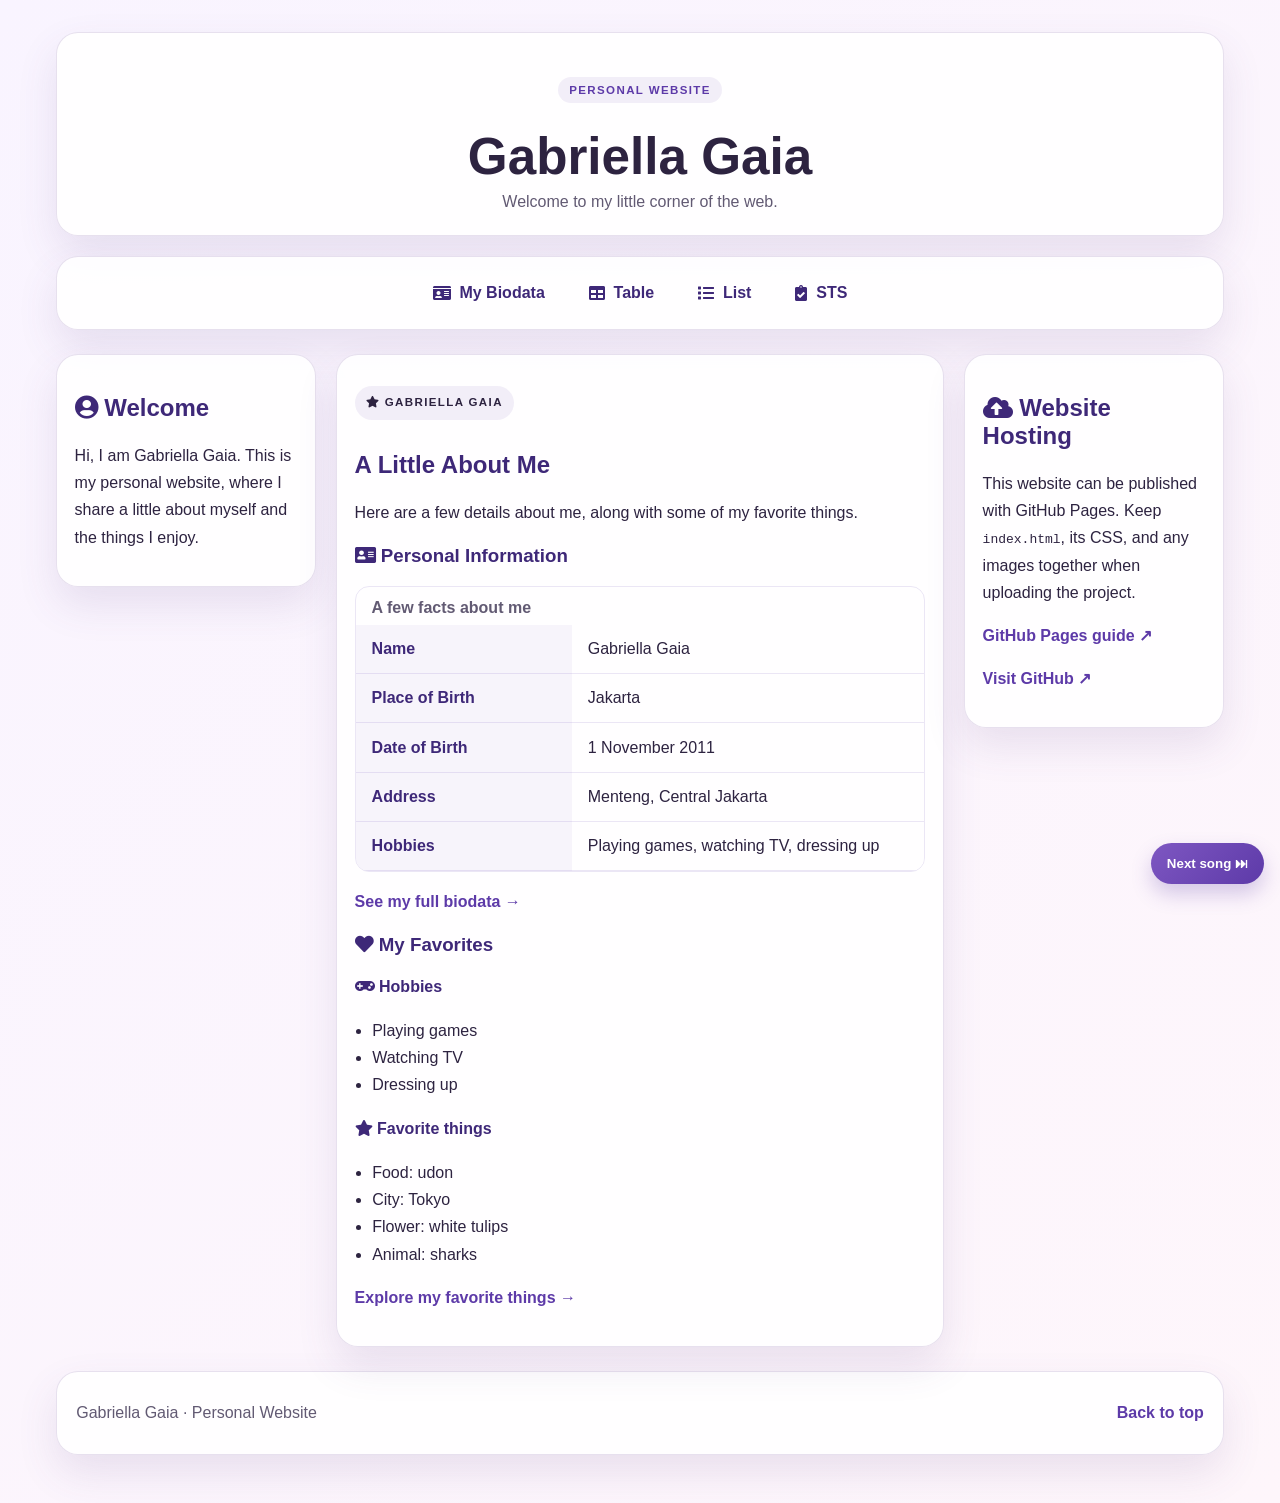
==== index.html @ 50dde97a "Add the website landing page and required assets so the GitHub Pages site can be published from the " ====
<!DOCTYPE html>
<html lang="en">
<head>
  <meta charset="UTF-8" />
  <meta name="viewport" content="width=device-width, initial-scale=1.0" />
  <title>Gabriella's Website</title>
  <link rel="stylesheet" href="indexs.css" />
  <link rel="stylesheet" href="playlist-controls.css" />
  <link rel="stylesheet" href="https://cdnjs.cloudflare.com/ajax/libs/font-awesome/5.15.4/css/all.min.css" />
  <script src="playlist.js" defer></script>
</head>
<body id="top">
  <div class="page-shell">
    <header class="site-header">
      <p class="header-label">Personal Website</p>
      <h1>Gabriella Gaia</h1>
      <p>Welcome to my little corner of the web.</p>
    </header>

    <nav class="site-nav" aria-label="Main navigation">
      <ul class="menu-links">
        <li><a href="biodata.html"><i class="fas fa-id-card" aria-hidden="true"></i> My Biodata</a></li>
        <li><a href="#table"><i class="fas fa-table" aria-hidden="true"></i> Table</a></li>
        <li><a href="#list"><i class="fas fa-list" aria-hidden="true"></i> List</a></li>
        <li><a href="sts_91_12.html"><i class="fas fa-clipboard-check" aria-hidden="true"></i> STS</a></li>
      </ul>
    </nav>

    <main class="main-layout">
      <aside class="side-panel" aria-labelledby="left-content-heading">
        <h2 id="left-content-heading"><i class="fas fa-user-circle" aria-hidden="true"></i> Welcome</h2>
        <p>Hi, I am Gabriella Gaia. This is my personal website, where I share a little about myself and the things I enjoy.</p>
      </aside>

      <section class="main-panel" aria-labelledby="main-content-heading">
        <p class="section-label"><i class="fas fa-star" aria-hidden="true"></i> Gabriella Gaia</p>
        <h2 id="main-content-heading">A Little About Me</h2>
        <p class="intro-text">Here are a few details about me, along with some of my favorite things.</p>

        <section id="table" aria-labelledby="table-heading">
          <h3 id="table-heading"><i class="fas fa-address-card" aria-hidden="true"></i> Personal Information</h3>
          <div class="table-wrap" role="region" aria-label="Personal information table" tabindex="0">
            <table class="biodata-table">
              <caption>A few facts about me</caption>
              <tbody>
                <tr><th scope="row">Name</th><td>Gabriella Gaia</td></tr>
                <tr><th scope="row">Place of Birth</th><td>Jakarta</td></tr>
                <tr><th scope="row">Date of Birth</th><td>1 November 2011</td></tr>
                <tr><th scope="row">Address</th><td>Menteng, Central Jakarta</td></tr>
                <tr><th scope="row">Hobbies</th><td>Playing games, watching TV, dressing up</td></tr>
              </tbody>
            </table>
          </div>
          <p class="panel-link"><a href="biodata.html">See my full biodata <span aria-hidden="true">&#8594;</span></a></p>
        </section>

        <section id="list" aria-labelledby="list-heading">
          <h3 id="list-heading"><i class="fas fa-heart" aria-hidden="true"></i> My Favorites</h3>
          <h4><i class="fas fa-gamepad" aria-hidden="true"></i> Hobbies</h4>
          <ul class="interest-list hobby-list">
            <li>Playing games</li>
            <li>Watching TV</li>
            <li>Dressing up</li>
          </ul>
          <h4><i class="fas fa-star" aria-hidden="true"></i> Favorite things</h4>
          <ul class="interest-list favorite-list">
            <li>Food: udon</li>
            <li>City: Tokyo</li>
            <li>Flower: white tulips</li>
            <li>Animal: sharks</li>
          </ul>
          <p class="panel-link"><a href="biodata.html#favorites">Explore my favorite things <span aria-hidden="true">&#8594;</span></a></p>
        </section>
      </section>

      <aside class="side-panel" aria-labelledby="right-content-heading">
        <h2 id="right-content-heading"><i class="fas fa-cloud-upload-alt" aria-hidden="true"></i> Website Hosting</h2>
        <p>This website can be published with GitHub Pages. Keep <code>index.html</code>, its CSS, and any images together when uploading the project.</p>
        <p class="panel-link"><a href="https://docs.github.com/en/pages" target="_blank" rel="noopener noreferrer">GitHub Pages guide <span aria-hidden="true">&#8599;</span></a></p>
        <p class="panel-link"><a href="https://github.com" target="_blank" rel="noopener noreferrer">Visit GitHub <span aria-hidden="true">&#8599;</span></a></p>
      </aside>
    </main>

    <footer class="site-footer">
      <p>Gabriella Gaia <span aria-hidden="true">&middot;</span> Personal Website</p>
      <a href="#top">Back to top</a>
    </footer>
  </div>
  <audio id="background-audio" preload="auto" aria-hidden="true"></audio>
  <div class="playlist-control">
    <button class="next-track-button" id="next-track-button" type="button">Next song <span aria-hidden="true">&#9197;</span></button>
  </div>
</body>
</html>
---- indexs.css ----
:root {
  --bg-1: #f9f4ff;
  --bg-2: #fef6fb;
  --panel: rgba(255,255,255,0.88);
  --panel-border: rgba(125, 92, 161, 0.18);
  --primary: #5d3aa8;
  --primary-deep: #3e2878;
  --accent: #ffb5d9;
  --accent-2: #cfe5ff;
  --text: #2d2340;
  --muted: #625a73;
  --shadow: 0 18px 40px rgba(92, 62, 133, 0.12);
}

* { box-sizing: border-box; }

html {
  scroll-behavior: smooth;
}

body {
  margin: 0;
  font-family: Arial, Helvetica, sans-serif;
  color: var(--text);
  background: linear-gradient(135deg, var(--bg-1), var(--bg-2));
}

img {
  max-width: 100%;
  display: block;
}

.page-shell {
  max-width: 1200px;
  margin: 0 auto;
  padding: 2rem 1rem 3rem;
}

.site-header,
.site-nav,
.main-panel,
.side-panel,
.site-footer {
  background: var(--panel);
  border: 1px solid var(--panel-border);
  border-radius: 22px;
  box-shadow: var(--shadow);
}

.site-header {
  padding: 2rem 1.5rem 1.5rem;
  text-align: center;
  margin-bottom: 1.25rem;
}

.header-label,
.section-label {
  display: inline-block;
  text-transform: uppercase;
  letter-spacing: 0.12em;
  font-size: 0.72rem;
  font-weight: 700;
  color: var(--primary);
  background: rgba(93, 58, 168, 0.08);
  padding: 0.45rem 0.7rem;
  border-radius: 999px;
}

.site-header h1 {
  margin: 0.8rem 0 0.4rem;
  font-size: clamp(2rem, 4vw, 3.2rem);
}

.site-header p:last-child {
  margin: 0;
  color: var(--muted);
}

.site-nav {
  margin-bottom: 1.5rem;
  padding: 0.9rem 1rem;
}

.menu-links {
  list-style: none;
  display: flex;
  justify-content: center;
  flex-wrap: wrap;
  gap: 0.75rem;
  margin: 0;
  padding: 0;
}

.menu-links li {
  margin: 0;
}

.menu-links a {
  display: inline-flex;
  align-items: center;
  gap: 0.55rem;
  padding: 0.8rem 1rem;
  color: var(--primary-deep);
  text-decoration: none;
  font-weight: 700;
  border-radius: 12px;
  transition: background 0.2s ease, transform 0.2s ease;
}

.menu-links a:hover,
.menu-links a:focus-visible {
  background: rgba(93, 58, 168, 0.08);
  transform: translateY(-1px);
}

.main-layout {
  display: grid;
  grid-template-columns: 260px minmax(0, 1fr) 260px;
  gap: 1.25rem;
  align-items: start;
}

.side-panel,
.main-panel {
  padding: 1.2rem 1.1rem;
}

.side-panel h2,
.main-panel h2,
.main-panel h3,
.main-panel h4 {
  color: var(--primary-deep);
}

.side-panel p,
.main-panel p,
.main-panel li {
  color: var(--text);
  line-height: 1.7;
}

.main-panel {
  min-width: 0;
}

.intro-text {
  margin-top: 0.5rem;
  margin-bottom: 1.1rem;
}

.table-wrap {
  overflow-x: auto;
  border: 1px solid rgba(93, 58, 168, 0.12);
  border-radius: 14px;
  margin-top: 0.8rem;
}

.biodata-table {
  width: 100%;
  border-collapse: collapse;
  background: rgba(255,255,255,0.55);
}

.biodata-table th,
.biodata-table td {
  text-align: left;
  padding: 0.95rem 1rem;
  border-bottom: 1px solid rgba(93, 58, 168, 0.12);
}

.biodata-table th {
  width: 38%;
  background: rgba(93, 58, 168, 0.05);
  color: var(--primary-deep);
}

.biodata-table caption {
  padding: 0.75rem 1rem 0.5rem;
  text-align: left;
  color: var(--muted);
  font-weight: 700;
}

.panel-link {
  margin-top: 1rem;
}

.panel-link a {
  color: var(--primary);
  font-weight: 700;
  text-decoration: none;
}

.panel-link a:hover,
.panel-link a:focus-visible {
  text-decoration: underline;
}

.interest-list {
  margin: 0.5rem 0 1rem 1.1rem;
  padding: 0;
}

.site-footer {
  margin-top: 1.5rem;
  padding: 1rem 1.2rem;
  display: flex;
  align-items: center;
  justify-content: space-between;
  gap: 1rem;
  color: var(--muted);
}

.site-footer a {
  color: var(--primary);
  text-decoration: none;
  font-weight: 700;
}

@media (max-width: 900px) {
  .main-layout {
    grid-template-columns: 1fr;
  }

  .side-panel,
  .main-panel {
    width: 100%;
  }
}

@media (max-width: 600px) {
  .page-shell {
    padding-left: 0.75rem;
    padding-right: 0.75rem;
  }

  .site-header,
  .site-nav,
  .main-panel,
  .side-panel,
  .site-footer {
    border-radius: 16px;
  }

  .site-footer {
    flex-direction: column;
    text-align: center;
  }
}
---- playlist-controls.css ----
.playlist-control {
  position: fixed;
  right: 1rem;
  bottom: 1rem;
  z-index: 999;
}

.next-track-button {
  border: none;
  border-radius: 999px;
  padding: 0.8rem 1rem;
  background: linear-gradient(135deg, #7e57c2, #5d3aa8);
  color: white;
  font-weight: 700;
  box-shadow: 0 10px 20px rgba(93, 58, 168, 0.25);
  cursor: pointer;
}

.next-track-button:hover,
.next-track-button:focus-visible {
  filter: brightness(1.05);
}
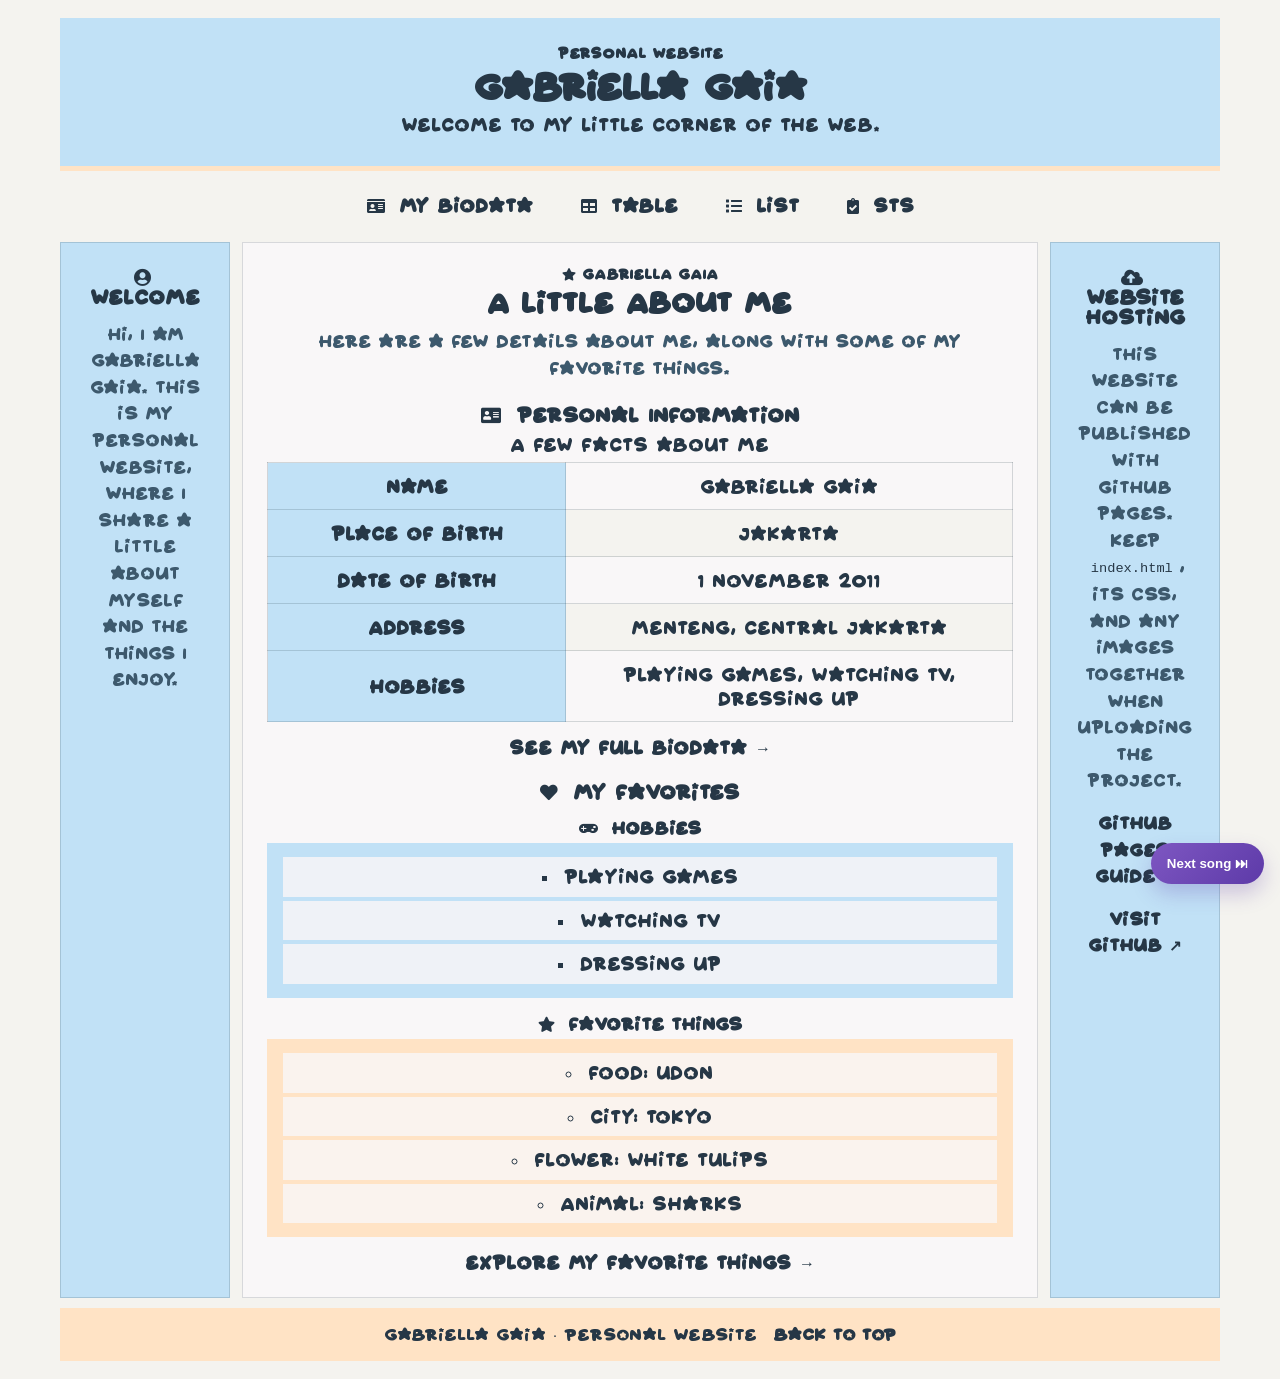
==== commit 506bd0f6: "Align the site styling and markup with the provided design reference so the homepage matches the req" ====
--- a/index.html
+++ b/index.html
@@ -1,94 +1,94 @@
 <!DOCTYPE html>
 <html lang="en">
 <head>
-  <meta charset="UTF-8" />
-  <meta name="viewport" content="width=device-width, initial-scale=1.0" />
-  <title>Gabriella's Website</title>
-  <link rel="stylesheet" href="indexs.css" />
-  <link rel="stylesheet" href="playlist-controls.css" />
-  <link rel="stylesheet" href="https://cdnjs.cloudflare.com/ajax/libs/font-awesome/5.15.4/css/all.min.css" />
-  <script src="playlist.js" defer></script>
+	<meta charset="UTF-8" />
+	<meta name="viewport" content="width=device-width, initial-scale=1.0" />
+	<title>Gabriella's Website</title>
+	<link rel="stylesheet" href="indexs.css" />
+	<link rel="stylesheet" href="playlist-controls.css" />
+	<link rel="stylesheet" href="https://cdnjs.cloudflare.com/ajax/libs/font-awesome/5.15.4/css/all.min.css" />
+	<script src="playlist.js" defer></script>
 </head>
 <body id="top">
-  <div class="page-shell">
-    <header class="site-header">
-      <p class="header-label">Personal Website</p>
-      <h1>Gabriella Gaia</h1>
-      <p>Welcome to my little corner of the web.</p>
-    </header>
+	<div class="page-shell">
+		<header class="site-header">
+			<p class="header-label">Personal Website</p>
+			<h1>Gabriella Gaia</h1>
+			<p>Welcome to my little corner of the web.</p>
+		</header>
 
-    <nav class="site-nav" aria-label="Main navigation">
-      <ul class="menu-links">
-        <li><a href="biodata.html"><i class="fas fa-id-card" aria-hidden="true"></i> My Biodata</a></li>
-        <li><a href="#table"><i class="fas fa-table" aria-hidden="true"></i> Table</a></li>
-        <li><a href="#list"><i class="fas fa-list" aria-hidden="true"></i> List</a></li>
-        <li><a href="sts_91_12.html"><i class="fas fa-clipboard-check" aria-hidden="true"></i> STS</a></li>
-      </ul>
-    </nav>
+		<nav class="site-nav" aria-label="Main navigation">
+			<ul class="menu-links">
+				<li><a href="biodata.html"><i class="fas fa-id-card" aria-hidden="true"></i> My Biodata</a></li>
+				<li><a href="#table"><i class="fas fa-table" aria-hidden="true"></i> Table</a></li>
+				<li><a href="#list"><i class="fas fa-list" aria-hidden="true"></i> List</a></li>
+				<li><a href="sts_91_12.html"><i class="fas fa-clipboard-check" aria-hidden="true"></i> STS</a></li>
+			</ul>
+		</nav>
 
-    <main class="main-layout">
-      <aside class="side-panel" aria-labelledby="left-content-heading">
-        <h2 id="left-content-heading"><i class="fas fa-user-circle" aria-hidden="true"></i> Welcome</h2>
-        <p>Hi, I am Gabriella Gaia. This is my personal website, where I share a little about myself and the things I enjoy.</p>
-      </aside>
+		<main class="main-layout">
+			<aside class="side-panel" aria-labelledby="left-content-heading">
+				<h2 id="left-content-heading"><i class="fas fa-user-circle" aria-hidden="true"></i> Welcome</h2>
+				<p>Hi, I am Gabriella Gaia. This is my personal website, where I share a little about myself and the things I enjoy.</p>
+			</aside>
 
-      <section class="main-panel" aria-labelledby="main-content-heading">
-        <p class="section-label"><i class="fas fa-star" aria-hidden="true"></i> Gabriella Gaia</p>
-        <h2 id="main-content-heading">A Little About Me</h2>
-        <p class="intro-text">Here are a few details about me, along with some of my favorite things.</p>
+			<section class="main-panel" aria-labelledby="main-content-heading">
+				<p class="section-label"><i class="fas fa-star" aria-hidden="true"></i> Gabriella Gaia</p>
+				<h2 id="main-content-heading">A Little About Me</h2>
+				<p class="intro-text">Here are a few details about me, along with some of my favorite things.</p>
 
-        <section id="table" aria-labelledby="table-heading">
-          <h3 id="table-heading"><i class="fas fa-address-card" aria-hidden="true"></i> Personal Information</h3>
-          <div class="table-wrap" role="region" aria-label="Personal information table" tabindex="0">
-            <table class="biodata-table">
-              <caption>A few facts about me</caption>
-              <tbody>
-                <tr><th scope="row">Name</th><td>Gabriella Gaia</td></tr>
-                <tr><th scope="row">Place of Birth</th><td>Jakarta</td></tr>
-                <tr><th scope="row">Date of Birth</th><td>1 November 2011</td></tr>
-                <tr><th scope="row">Address</th><td>Menteng, Central Jakarta</td></tr>
-                <tr><th scope="row">Hobbies</th><td>Playing games, watching TV, dressing up</td></tr>
-              </tbody>
-            </table>
-          </div>
-          <p class="panel-link"><a href="biodata.html">See my full biodata <span aria-hidden="true">&#8594;</span></a></p>
-        </section>
+				<section id="table" aria-labelledby="table-heading">
+					<h3 id="table-heading"><i class="fas fa-address-card" aria-hidden="true"></i> Personal Information</h3>
+					<div class="table-wrap" role="region" aria-label="Personal information table" tabindex="0">
+						<table class="biodata-table">
+							<caption>A few facts about me</caption>
+							<tbody>
+								<tr><th scope="row">Name</th><td>Gabriella Gaia</td></tr>
+								<tr><th scope="row">Place of Birth</th><td>Jakarta</td></tr>
+								<tr><th scope="row">Date of Birth</th><td>1 November 2011</td></tr>
+								<tr><th scope="row">Address</th><td>Menteng, Central Jakarta</td></tr>
+								<tr><th scope="row">Hobbies</th><td>Playing games, watching TV, dressing up</td></tr>
+							</tbody>
+						</table>
+					</div>
+					<p class="panel-link"><a href="biodata.html">See my full biodata <span aria-hidden="true">&#8594;</span></a></p>
+				</section>
 
-        <section id="list" aria-labelledby="list-heading">
-          <h3 id="list-heading"><i class="fas fa-heart" aria-hidden="true"></i> My Favorites</h3>
-          <h4><i class="fas fa-gamepad" aria-hidden="true"></i> Hobbies</h4>
-          <ul class="interest-list hobby-list">
-            <li>Playing games</li>
-            <li>Watching TV</li>
-            <li>Dressing up</li>
-          </ul>
-          <h4><i class="fas fa-star" aria-hidden="true"></i> Favorite things</h4>
-          <ul class="interest-list favorite-list">
-            <li>Food: udon</li>
-            <li>City: Tokyo</li>
-            <li>Flower: white tulips</li>
-            <li>Animal: sharks</li>
-          </ul>
-          <p class="panel-link"><a href="biodata.html#favorites">Explore my favorite things <span aria-hidden="true">&#8594;</span></a></p>
-        </section>
-      </section>
+				<section id="list" aria-labelledby="list-heading">
+					<h3 id="list-heading"><i class="fas fa-heart" aria-hidden="true"></i> My Favorites</h3>
+					<h4><i class="fas fa-gamepad" aria-hidden="true"></i> Hobbies</h4>
+					<ul class="interest-list hobby-list">
+						<li>Playing games</li>
+						<li>Watching TV</li>
+						<li>Dressing up</li>
+					</ul>
+					<h4><i class="fas fa-star" aria-hidden="true"></i> Favorite things</h4>
+					<ul class="interest-list favorite-list">
+						<li>Food: udon</li>
+						<li>City: Tokyo</li>
+						<li>Flower: white tulips</li>
+						<li>Animal: sharks</li>
+					</ul>
+					<p class="panel-link"><a href="biodata.html#favorites">Explore my favorite things <span aria-hidden="true">&#8594;</span></a></p>
+				</section>
+			</section>
 
-      <aside class="side-panel" aria-labelledby="right-content-heading">
-        <h2 id="right-content-heading"><i class="fas fa-cloud-upload-alt" aria-hidden="true"></i> Website Hosting</h2>
-        <p>This website can be published with GitHub Pages. Keep <code>index.html</code>, its CSS, and any images together when uploading the project.</p>
-        <p class="panel-link"><a href="https://docs.github.com/en/pages" target="_blank" rel="noopener noreferrer">GitHub Pages guide <span aria-hidden="true">&#8599;</span></a></p>
-        <p class="panel-link"><a href="https://github.com" target="_blank" rel="noopener noreferrer">Visit GitHub <span aria-hidden="true">&#8599;</span></a></p>
-      </aside>
-    </main>
+			<aside class="side-panel" aria-labelledby="right-content-heading">
+				<h2 id="right-content-heading"><i class="fas fa-cloud-upload-alt" aria-hidden="true"></i> Website Hosting</h2>
+				<p>This website can be published with GitHub Pages. Keep <code>index.html</code>, its CSS, and any images together when uploading the project.</p>
+				<p class="panel-link"><a href="https://docs.github.com/en/pages" target="_blank" rel="noopener noreferrer">GitHub Pages guide <span aria-hidden="true">&#8599;</span></a></p>
+				<p class="panel-link"><a href="https://github.com" target="_blank" rel="noopener noreferrer">Visit GitHub <span aria-hidden="true">&#8599;</span></a></p>
+			</aside>
+		</main>
 
-    <footer class="site-footer">
-      <p>Gabriella Gaia <span aria-hidden="true">&middot;</span> Personal Website</p>
-      <a href="#top">Back to top</a>
-    </footer>
-  </div>
-  <audio id="background-audio" preload="auto" aria-hidden="true"></audio>
-  <div class="playlist-control">
-    <button class="next-track-button" id="next-track-button" type="button">Next song <span aria-hidden="true">&#9197;</span></button>
-  </div>
+		<footer class="site-footer">
+			<p>Gabriella Gaia <span aria-hidden="true">&middot;</span> Personal Website</p>
+			<a href="#top">Back to top</a>
+		</footer>
+	</div>
+	<audio id="background-audio" preload="auto" aria-hidden="true"></audio>
+	<div class="playlist-control">
+		<button class="next-track-button" id="next-track-button" type="button">Next song <span aria-hidden="true">&#9197;</span></button>
+	</div>
 </body>
 </html>
--- a/indexs.css
+++ b/indexs.css
@@ -1,250 +1,336 @@
 :root {
-  --bg-1: #f9f4ff;
-  --bg-2: #fef6fb;
-  --panel: rgba(255,255,255,0.88);
-  --panel-border: rgba(125, 92, 161, 0.18);
-  --primary: #5d3aa8;
-  --primary-deep: #3e2878;
-  --accent: #ffb5d9;
-  --accent-2: #cfe5ff;
-  --text: #2d2340;
-  --muted: #625a73;
-  --shadow: 0 18px 40px rgba(92, 62, 133, 0.12);
-}
-
-* { box-sizing: border-box; }
+	--ink: #263746;
+	--blue: #c1e1f6;
+	--sky: #c1e1f6;
+	--aqua: #c1e1f6;
+	--peach: #ffe3c5;
+	--cream: #f4f3ef;
+	--paper: #f9f7f8;
+}
+
+@font-face {
+	font-family: "Starborn";
+	src: url("Starborn.otf") format("opentype");
+	font-display: swap;
+}
+
+* {
+	box-sizing: border-box;
+	margin: 0;
+	padding: 0;
+}
 
 html {
-  scroll-behavior: smooth;
+	scroll-behavior: smooth;
 }
 
 body {
-  margin: 0;
-  font-family: Arial, Helvetica, sans-serif;
-  color: var(--text);
-  background: linear-gradient(135deg, var(--bg-1), var(--bg-2));
-}
-
-img {
-  max-width: 100%;
-  display: block;
+	min-height: 100vh;
+	background-color: var(--cream);
+	background-image: url("https://i.pinimg.com/1200x/d9/10/45/d91045e3e4e0d3f8d548619e5db9f0e8.jpg");
+	background-position: center;
+	background-size: cover;
+	background-attachment: fixed;
+	color: var(--ink);
+	font-family: "Starborn", Arial, sans-serif;
+	text-align: center;
 }
 
 .page-shell {
-  max-width: 1200px;
-  margin: 0 auto;
-  padding: 2rem 1rem 3rem;
-}
-
-.site-header,
-.site-nav,
-.main-panel,
-.side-panel,
-.site-footer {
-  background: var(--panel);
-  border: 1px solid var(--panel-border);
-  border-radius: 22px;
-  box-shadow: var(--shadow);
+	width: min(100% - 32px, 1160px);
+	margin: 0 auto;
+	padding: 18px 0;
 }
 
 .site-header {
-  padding: 2rem 1.5rem 1.5rem;
-  text-align: center;
-  margin-bottom: 1.25rem;
+	padding: 28px 24px;
+	background: var(--blue);
+	border-bottom: 5px solid var(--peach);
+	color: var(--ink);
+	text-align: center;
 }
 
 .header-label,
 .section-label {
-  display: inline-block;
-  text-transform: uppercase;
-  letter-spacing: 0.12em;
-  font-size: 0.72rem;
-  font-weight: 700;
-  color: var(--primary);
-  background: rgba(93, 58, 168, 0.08);
-  padding: 0.45rem 0.7rem;
-  border-radius: 999px;
+	color: var(--ink);
+	font-size: 0.78rem;
+	font-weight: 700;
+	text-transform: uppercase;
 }
 
 .site-header h1 {
-  margin: 0.8rem 0 0.4rem;
-  font-size: clamp(2rem, 4vw, 3.2rem);
-}
-
-.site-header p:last-child {
-  margin: 0;
-  color: var(--muted);
+	margin: 8px 0;
+	font-size: 2rem;
+}
+
+.site-header > p:last-child {
+	color: var(--ink);
+	line-height: 1.6;
 }
 
 .site-nav {
-  margin-bottom: 1.5rem;
-  padding: 0.9rem 1rem;
+	margin-top: 10px;
+	background: var(--cream);
 }
 
 .menu-links {
-  list-style: none;
-  display: flex;
-  justify-content: center;
-  flex-wrap: wrap;
-  gap: 0.75rem;
-  margin: 0;
-  padding: 0;
-}
-
-.menu-links li {
-  margin: 0;
+	display: flex;
+	justify-content: center;
+	list-style: none;
 }
 
 .menu-links a {
-  display: inline-flex;
-  align-items: center;
-  gap: 0.55rem;
-  padding: 0.8rem 1rem;
-  color: var(--primary-deep);
-  text-decoration: none;
-  font-weight: 700;
-  border-radius: 12px;
-  transition: background 0.2s ease, transform 0.2s ease;
+	display: block;
+	padding: 15px 24px;
+	font-weight: 700;
+	text-decoration: none;
+	transition: background-color 0.2s ease, color 0.2s ease;
+}
+
+.menu-links a:link {
+	color: var(--ink);
+}
+
+.menu-links a:visited {
+	color: #514b54;
 }
 
 .menu-links a:hover,
 .menu-links a:focus-visible {
-  background: rgba(93, 58, 168, 0.08);
-  transform: translateY(-1px);
+	background: var(--peach);
+	color: var(--ink);
+}
+
+.menu-links a:active {
+	background: var(--blue);
+	color: var(--ink);
+}
+
+.menu-links i {
+	margin-right: 6px;
 }
 
 .main-layout {
-  display: grid;
-  grid-template-columns: 260px minmax(0, 1fr) 260px;
-  gap: 1.25rem;
-  align-items: start;
+	display: grid;
+	grid-template-columns: minmax(140px, 0.75fr) minmax(0, 3.5fr) minmax(140px, 0.75fr);
+	gap: 12px;
+	align-items: stretch;
+	margin-top: 12px;
 }
 
 .side-panel,
 .main-panel {
-  padding: 1.2rem 1.1rem;
-}
-
-.side-panel h2,
-.main-panel h2,
-.main-panel h3,
+	min-width: 0;
+	padding: 24px;
+}
+
+.side-panel {
+	background: var(--aqua);
+	border: 1px solid rgba(38, 55, 70, 0.18);
+}
+
+.side-panel h2 {
+	margin-bottom: 14px;
+	color: var(--ink);
+	font-size: 1.1rem;
+}
+
+.side-panel p,
+.intro-text {
+	color: #3d596d;
+	font-size: 0.95rem;
+	line-height: 1.75;
+}
+
+.main-panel {
+	background: var(--paper);
+	border: 1px solid rgba(38, 55, 70, 0.16);
+}
+
+.main-panel h2 {
+	margin: 7px 0 12px;
+	color: var(--ink);
+	font-size: 1.55rem;
+}
+
+.main-panel h3 {
+	margin: 24px 0 10px;
+	color: var(--ink);
+	font-size: 1.1rem;
+}
+
 .main-panel h4 {
-  color: var(--primary-deep);
-}
-
-.side-panel p,
-.main-panel p,
-.main-panel li {
-  color: var(--text);
-  line-height: 1.7;
-}
-
-.main-panel {
-  min-width: 0;
-}
-
-.intro-text {
-  margin-top: 0.5rem;
-  margin-bottom: 1.1rem;
+	margin: 17px 0 6px;
+	color: var(--ink);
+	font-size: 0.95rem;
+}
+
+.side-panel h2 i,
+.main-panel h3 i,
+.main-panel h4 i {
+	margin-right: 6px;
+	color: var(--ink);
 }
 
 .table-wrap {
-  overflow-x: auto;
-  border: 1px solid rgba(93, 58, 168, 0.12);
-  border-radius: 14px;
-  margin-top: 0.8rem;
+	width: 100%;
+	overflow-x: auto;
 }
 
 .biodata-table {
-  width: 100%;
-  border-collapse: collapse;
-  background: rgba(255,255,255,0.55);
+	width: 100%;
+	min-width: 380px;
+	border-collapse: collapse;
+	border: 1px solid rgba(38, 55, 70, 0.24);
+	text-align: center;
+}
+
+.biodata-table caption {
+	padding-bottom: 8px;
+	color: var(--ink);
+	text-align: center;
 }
 
 .biodata-table th,
 .biodata-table td {
-  text-align: left;
-  padding: 0.95rem 1rem;
-  border-bottom: 1px solid rgba(93, 58, 168, 0.12);
+	padding: 11px 9px;
+	border: 1px solid rgba(38, 55, 70, 0.18);
+	line-height: 1.5;
+	vertical-align: middle;
 }
 
 .biodata-table th {
-  width: 38%;
-  background: rgba(93, 58, 168, 0.05);
-  color: var(--primary-deep);
-}
-
-.biodata-table caption {
-  padding: 0.75rem 1rem 0.5rem;
-  text-align: left;
-  color: var(--muted);
-  font-weight: 700;
+	width: 40%;
+	color: var(--ink);
+	background: var(--blue);
+}
+
+.biodata-table tbody tr:nth-child(even) {
+	background: var(--cream);
+}
+
+.biodata-table tbody tr:hover {
+	background: var(--peach);
+}
+
+.interest-list {
+	padding: 10px 16px;
+	color: var(--ink);
+	line-height: 1.85;
+	list-style-position: inside;
+}
+
+.hobby-list {
+	list-style-type: square;
+	background: var(--blue);
+}
+
+.favorite-list {
+	list-style-type: circle;
+	background: var(--peach);
+}
+
+.interest-list li {
+	margin: 4px 0;
+	padding: 5px 8px;
+	background: rgba(249, 247, 248, 0.82);
+}
+
+code {
+	padding: 2px 6px;
+	background: var(--blue);
+	color: var(--ink);
+	font-size: 0.9em;
 }
 
 .panel-link {
-  margin-top: 1rem;
-}
-
-.panel-link a {
-  color: var(--primary);
-  font-weight: 700;
-  text-decoration: none;
+	margin-top: 16px;
+}
+
+.panel-link a,
+.site-footer a {
+	color: var(--ink);
+	font-weight: 700;
+	text-decoration: none;
+}
+
+.panel-link a:link,
+.site-footer a:link {
+	color: var(--ink);
+}
+
+.panel-link a:visited,
+.site-footer a:visited {
+	color: #514b54;
 }
 
 .panel-link a:hover,
-.panel-link a:focus-visible {
-  text-decoration: underline;
-}
-
-.interest-list {
-  margin: 0.5rem 0 1rem 1.1rem;
-  padding: 0;
+.site-footer a:hover,
+.panel-link a:focus-visible,
+.site-footer a:focus-visible {
+	color: var(--ink);
+	text-decoration: underline;
+}
+
+.panel-link a:active,
+.site-footer a:active {
+	color: var(--ink);
 }
 
 .site-footer {
-  margin-top: 1.5rem;
-  padding: 1rem 1.2rem;
-  display: flex;
-  align-items: center;
-  justify-content: space-between;
-  gap: 1rem;
-  color: var(--muted);
-}
-
-.site-footer a {
-  color: var(--primary);
-  text-decoration: none;
-  font-weight: 700;
-}
-
-@media (max-width: 900px) {
-  .main-layout {
-    grid-template-columns: 1fr;
-  }
-
-  .side-panel,
-  .main-panel {
-    width: 100%;
-  }
-}
-
-@media (max-width: 600px) {
-  .page-shell {
-    padding-left: 0.75rem;
-    padding-right: 0.75rem;
-  }
-
-  .site-header,
-  .site-nav,
-  .main-panel,
-  .side-panel,
-  .site-footer {
-    border-radius: 16px;
-  }
-
-  .site-footer {
-    flex-direction: column;
-    text-align: center;
-  }
-}
-
+	display: flex;
+	justify-content: center;
+	gap: 16px;
+	margin-top: 10px;
+	padding: 18px 24px;
+	background: var(--peach);
+	color: var(--ink);
+	font-size: 0.9rem;
+}
+
+@media (max-width: 760px) {
+	.page-shell {
+		width: min(100% - 24px, 600px);
+		padding: 12px 0;
+	}
+
+	.menu-links {
+		flex-wrap: wrap;
+	}
+
+	.menu-links a {
+		padding: 13px 16px;
+	}
+
+	.main-layout {
+		grid-template-columns: 1fr;
+	}
+
+	.side-panel {
+		min-height: 0;
+	}
+}
+
+@media (max-width: 420px) {
+	body {
+		background-attachment: scroll;
+	}
+
+	.site-header h1 {
+		font-size: 1.7rem;
+	}
+
+	.side-panel,
+	.main-panel {
+		padding: 19px;
+	}
+
+	.biodata-table th,
+	.biodata-table td {
+		padding: 9px 5px;
+	}
+
+	.site-footer {
+		flex-direction: column;
+	}
+}
